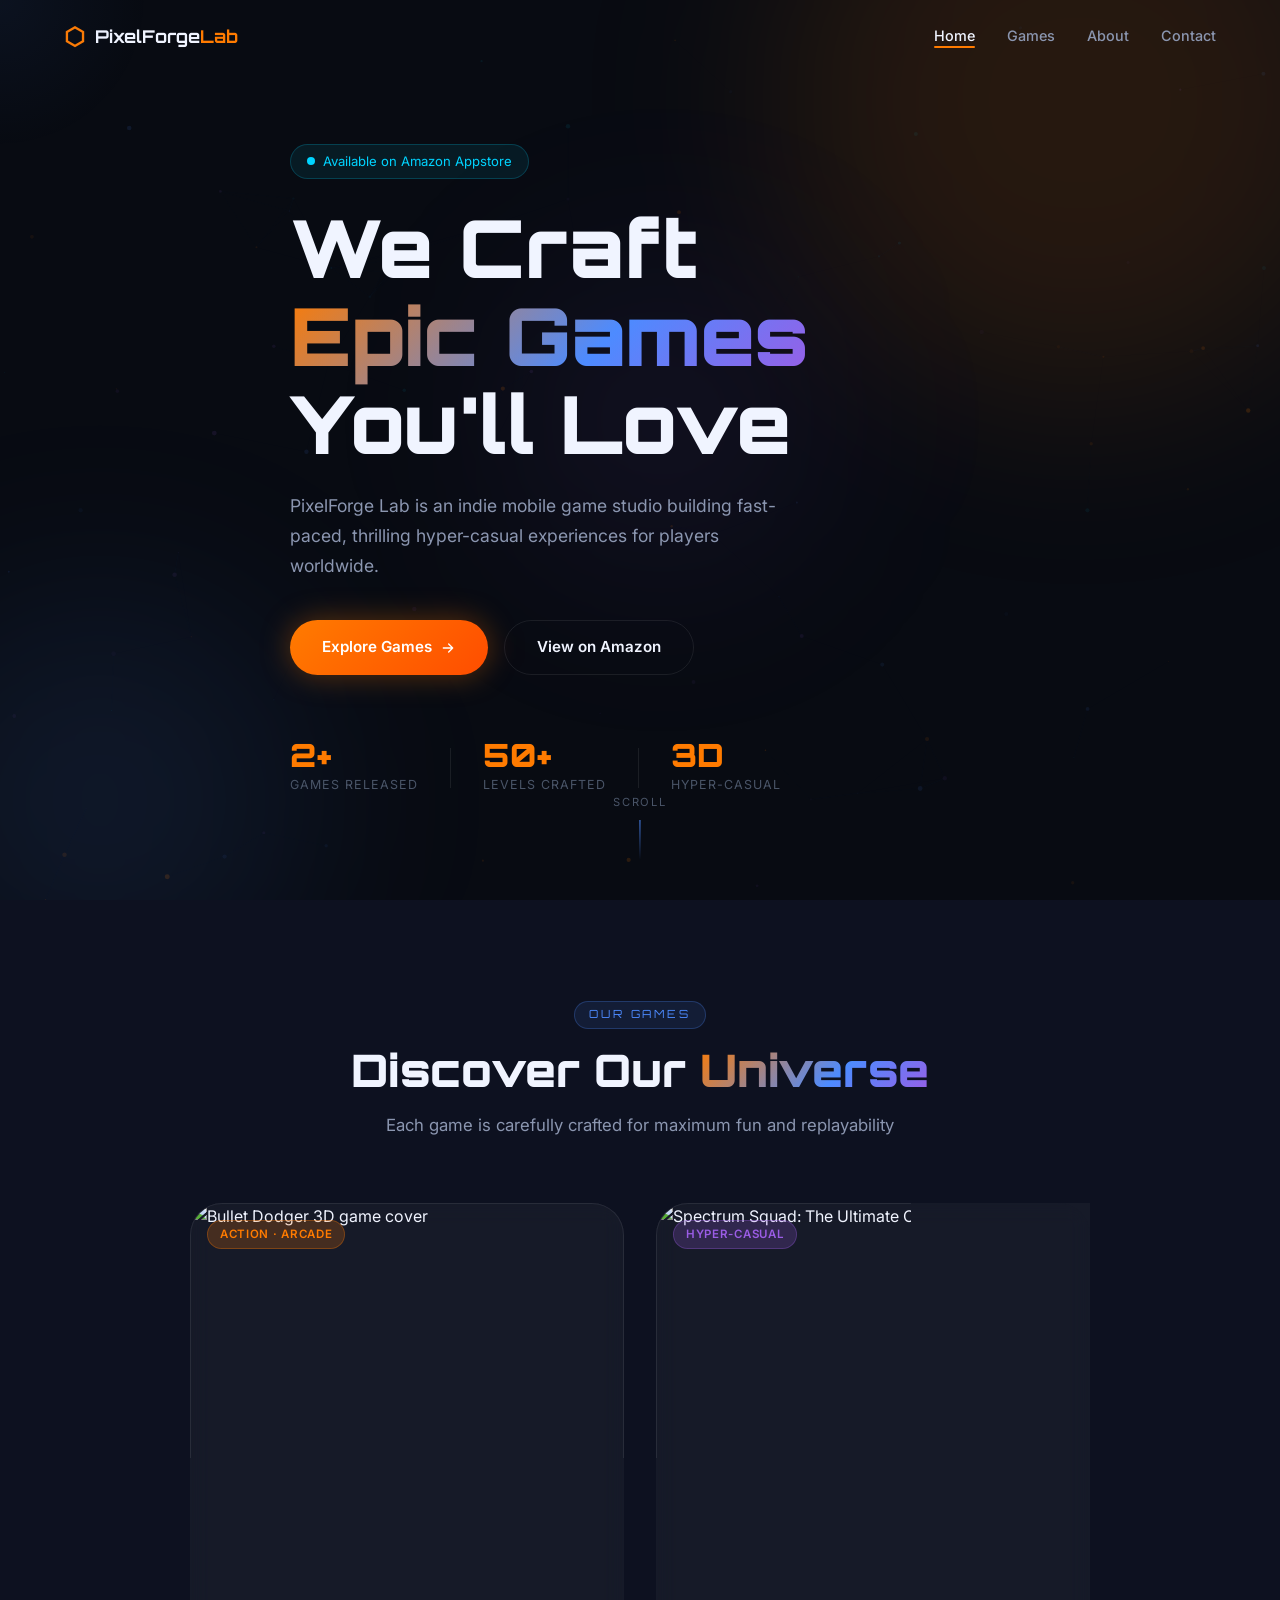
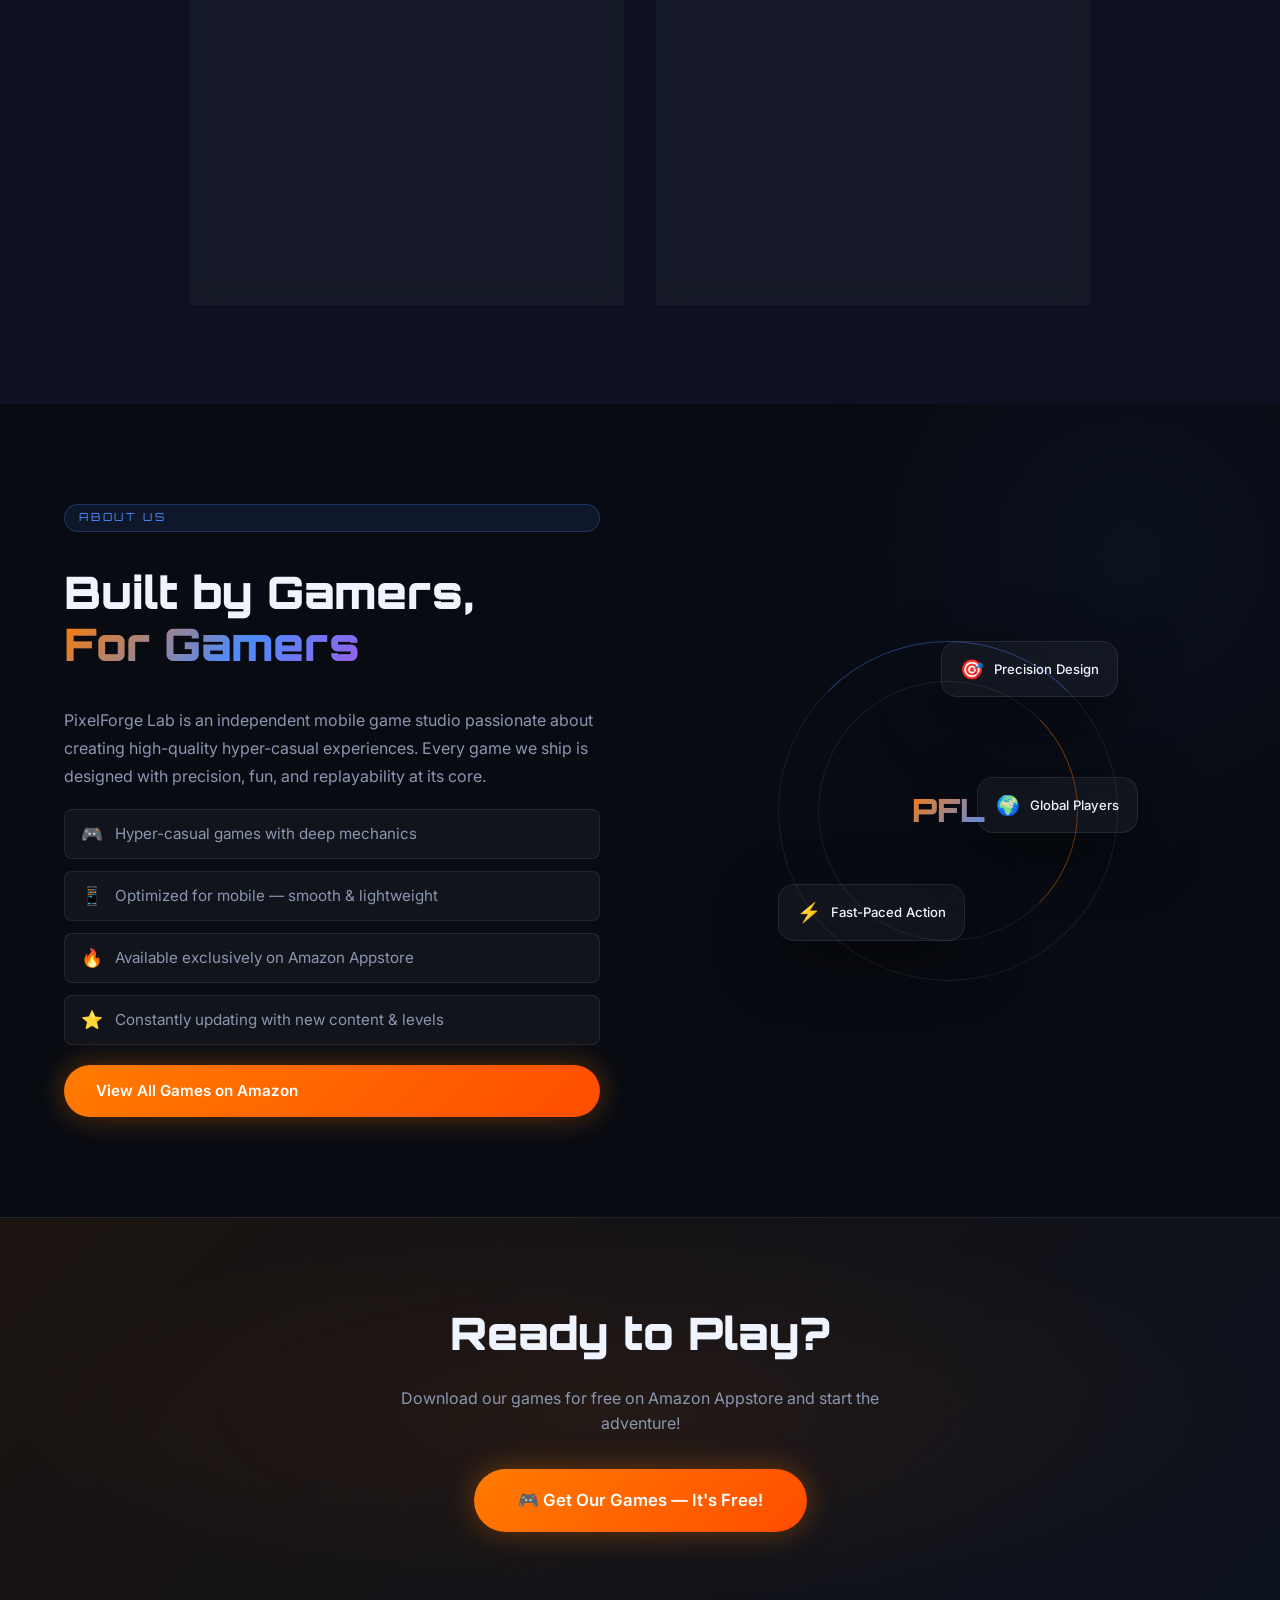
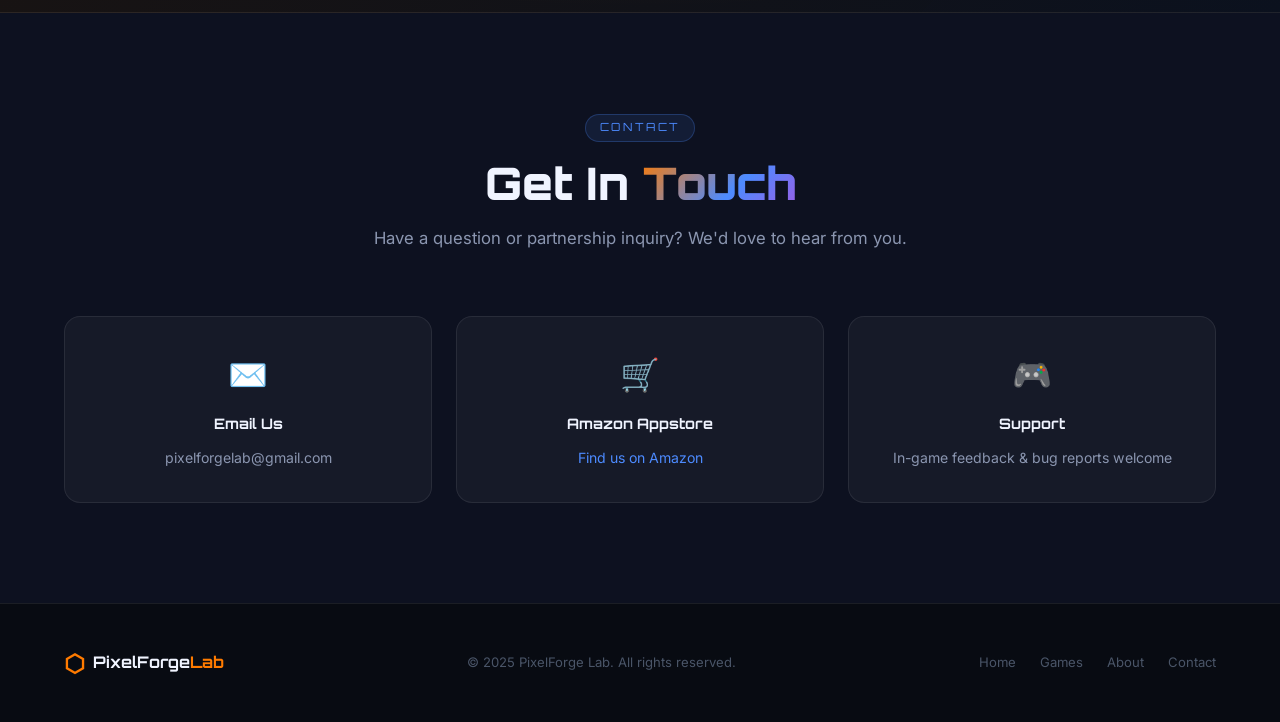
==== index.html @ aa669e76 "Add files via upload" ====
<!DOCTYPE html>
<html lang="en">
<head>
  <meta charset="UTF-8" />
  <meta name="viewport" content="width=device-width, initial-scale=1.0"/>
  <meta name="description" content="PixelForge Lab - Indie game studio crafting thrilling hyper-casual mobile experiences. Play our games on Amazon Appstore."/>
  <meta property="og:title" content="PixelForge Lab – Mobile Games Studio"/>
  <meta property="og:description" content="Discover hyper-casual action games by PixelForge Lab, available on Amazon Appstore."/>
  <title>PixelForge Lab – Mobile Game Studio</title>
  <link rel="preconnect" href="https://fonts.googleapis.com"/>
  <link rel="preconnect" href="https://fonts.gstatic.com" crossorigin/>
  <link href="https://fonts.googleapis.com/css2?family=Orbitron:wght@400;700;900&family=Inter:wght@300;400;500;600;700&display=swap" rel="stylesheet"/>
  <link rel="stylesheet" href="style.css"/>
</head>
<body>

  <!-- Particle canvas background -->
  <canvas id="particles-canvas"></canvas>

  <!-- ===================== HEADER / NAV ===================== -->
  <header id="main-header">
    <nav class="navbar container">
      <div class="logo">
        <span class="logo-icon">⬡</span>
        <span class="logo-text">PixelForge<span class="logo-accent">Lab</span></span>
      </div>
      <ul class="nav-links" id="nav-links">
        <li><a href="#home" class="nav-link active">Home</a></li>
        <li><a href="#games" class="nav-link">Games</a></li>
        <li><a href="#about" class="nav-link">About</a></li>
        <li><a href="#contact" class="nav-link">Contact</a></li>
      </ul>
      <button class="hamburger" id="hamburger" aria-label="Open menu">
        <span></span><span></span><span></span>
      </button>
    </nav>
  </header>

  <!-- ===================== HERO ===================== -->
  <section id="home" class="hero">
    <div class="hero-bg-glow glow-1"></div>
    <div class="hero-bg-glow glow-2"></div>
    <div class="hero-bg-glow glow-3"></div>

    <div class="container hero-content">
      <div class="hero-badge">
        <span class="badge-dot"></span>
        Available on Amazon Appstore
      </div>
      <h1 class="hero-title">
        We Craft<br/>
        <span class="gradient-text">Epic Games</span><br/>
        You'll Love
      </h1>
      <p class="hero-subtitle">
        PixelForge Lab is an indie mobile game studio building fast-paced, 
        thrilling hyper-casual experiences for players worldwide.
      </p>
      <div class="hero-cta">
        <a href="#games" class="btn btn-primary" id="hero-cta-games">
          <span>Explore Games</span>
          <svg width="16" height="16" fill="none" viewBox="0 0 24 24"><path d="M5 12h14M13 6l6 6-6 6" stroke="currentColor" stroke-width="2" stroke-linecap="round" stroke-linejoin="round"/></svg>
        </a>
        <a href="https://www.amazon.com/s?k=PixelForge+Lab&i=mobile-apps" target="_blank" rel="noopener" class="btn btn-ghost" id="hero-cta-amazon">
          View on Amazon
        </a>
      </div>

      <div class="hero-stats">
        <div class="stat-item">
          <span class="stat-number">2+</span>
          <span class="stat-label">Games Released</span>
        </div>
        <div class="stat-divider"></div>
        <div class="stat-item">
          <span class="stat-number">50+</span>
          <span class="stat-label">Levels Crafted</span>
        </div>
        <div class="stat-divider"></div>
        <div class="stat-item">
          <span class="stat-number">3D</span>
          <span class="stat-label">Hyper-Casual</span>
        </div>
      </div>
    </div>

    <div class="hero-scroll-indicator">
      <span>Scroll</span>
      <div class="scroll-line"></div>
    </div>
  </section>

  <!-- ===================== GAMES ===================== -->
  <section id="games" class="games-section">
    <div class="container">
      <div class="section-header">
        <span class="section-tag">Our Games</span>
        <h2 class="section-title">Discover Our <span class="gradient-text">Universe</span></h2>
        <p class="section-subtitle">Each game is carefully crafted for maximum fun and replayability</p>
      </div>

      <div class="games-grid">

        <!-- GAME 1 -->
        <article class="game-card" id="game-bullet-dodger" data-aos="fade-up">
          <div class="card-glow"></div>
          <div class="card-badge badge-action">Action · Arcade</div>
          <div class="card-image-wrap">
            <img
              src="https://m.media-amazon.com/images/I/81OVAAcMEqL.png"
              alt="Bullet Dodger 3D game cover"
              class="card-image"
              loading="lazy"
            />
            <div class="card-image-overlay">
              <div class="play-icon">▶</div>
            </div>
          </div>
          <div class="card-body">
            <h3 class="card-title">Bullet Dodger 3D</h3>
            <p class="card-desc">
              An action-packed hyper-casual game where your reflexes mean the difference between life and death. 
              Step into a vibrant 3D low-poly city — dodge missiles, outsmart enemies, and survive!
            </p>
            <div class="card-tags">
              <span class="tag">Hyper-Casual</span>
              <span class="tag">27.7 MB</span>
              <span class="tag">Free</span>
            </div>
            <div class="card-features">
              <div class="feature"><span class="feat-icon">⚡</span> Matrix-style dodging</div>
              <div class="feature"><span class="feat-icon">🕹️</span> Simple joystick controls</div>
              <div class="feature"><span class="feat-icon">🌆</span> Stunning 3D low-poly city</div>
            </div>
            <a
              href="https://www.amazon.com/dp/B0GX33R6YH"
              target="_blank"
              rel="noopener"
              class="btn-amazon"
              id="btn-game1-amazon"
            >
              <img src="https://images-na.ssl-images-amazon.com/images/G/01/mobile-apps/devportal2/res/images/amazon-underground-app-us-black.png" alt="Available at Amazon Appstore" class="amazon-badge-img" onerror="this.style.display='none'; this.nextElementSibling.style.display='flex'"/>
              <span class="amazon-badge-fallback">
                <svg width="20" height="20" viewBox="0 0 24 24" fill="#FF9900"><path d="M14.5 2.5c0 1.5-1.5 2.7-1.5 4.5H11c0-1.8-1.5-3-1.5-4.5a2.5 2.5 0 015 0z"/><path d="M4.1 13.8C2.8 12.3 2 10.2 2 8c0-5.5 4.5-8 10-8s10 2.5 10 8c0 2.2-.8 4.3-2.1 5.8L12 22 4.1 13.8z" fill="none" stroke="#FF9900" stroke-width="1.5"/></svg>
                <span>Get it on <strong>Amazon Appstore</strong></span>
              </span>
            </a>
          </div>
        </article>

        <!-- GAME 2 -->
        <article class="game-card" id="game-spectrum-squad" data-aos="fade-up" data-aos-delay="150">
          <div class="card-glow glow-purple"></div>
          <div class="card-badge badge-casual">Hyper-Casual</div>
          <div class="card-image-wrap">
            <img
              src="https://m.media-amazon.com/images/I/817QsqNx9ML.png"
              alt="Spectrum Squad: The Ultimate Color Run game cover"
              class="card-image"
              loading="lazy"
            />
            <div class="card-image-overlay">
              <div class="play-icon">▶</div>
            </div>
          </div>
          <div class="card-body">
            <h3 class="card-title">Spectrum Squad</h3>
            <p class="card-subtitle-game">The Ultimate Color Run</p>
            <p class="card-desc">
              Blast characters from a cannon, grow your squad, and overwhelm the enemy crowd! 
              50 handcrafted levels with increasing challenge and vibrant 3D crowd-vs-crowd action.
            </p>
            <div class="card-tags">
              <span class="tag">50 Levels</span>
              <span class="tag">48.2 MB</span>
              <span class="tag">Free</span>
            </div>
            <div class="card-features">
              <div class="feature"><span class="feat-icon">💥</span> Cannon blast mechanics</div>
              <div class="feature"><span class="feat-icon">🎨</span> Vibrant color battles</div>
              <div class="feature"><span class="feat-icon">👥</span> Crowd-vs-crowd action</div>
            </div>
            <a
              href="https://www.amazon.com/dp/B0GYKPQRPN"
              target="_blank"
              rel="noopener"
              class="btn-amazon"
              id="btn-game2-amazon"
            >
              <img src="https://images-na.ssl-images-amazon.com/images/G/01/mobile-apps/devportal2/res/images/amazon-underground-app-us-black.png" alt="Available at Amazon Appstore" class="amazon-badge-img" onerror="this.style.display='none'; this.nextElementSibling.style.display='flex'"/>
              <span class="amazon-badge-fallback">
                <svg width="20" height="20" viewBox="0 0 24 24" fill="#FF9900"><path d="M14.5 2.5c0 1.5-1.5 2.7-1.5 4.5H11c0-1.8-1.5-3-1.5-4.5a2.5 2.5 0 015 0z"/><path d="M4.1 13.8C2.8 12.3 2 10.2 2 8c0-5.5 4.5-8 10-8s10 2.5 10 8c0 2.2-.8 4.3-2.1 5.8L12 22 4.1 13.8z" fill="none" stroke="#FF9900" stroke-width="1.5"/></svg>
                <span>Get it on <strong>Amazon Appstore</strong></span>
              </span>
            </a>
          </div>
        </article>

      </div>
    </div>
  </section>

  <!-- ===================== ABOUT ===================== -->
  <section id="about" class="about-section">
    <div class="about-bg-shape"></div>
    <div class="container about-inner">
      <div class="about-text">
        <span class="section-tag">About Us</span>
        <h2 class="section-title">Built by Gamers,<br/><span class="gradient-text">For Gamers</span></h2>
        <p class="about-desc">
          PixelForge Lab is an independent mobile game studio passionate about creating 
          high-quality hyper-casual experiences. Every game we ship is designed with 
          precision, fun, and replayability at its core.
        </p>
        <ul class="about-list">
          <li>
            <span class="list-icon">🎮</span>
            <span>Hyper-casual games with deep mechanics</span>
          </li>
          <li>
            <span class="list-icon">📱</span>
            <span>Optimized for mobile — smooth & lightweight</span>
          </li>
          <li>
            <span class="list-icon">🔥</span>
            <span>Available exclusively on Amazon Appstore</span>
          </li>
          <li>
            <span class="list-icon">⭐</span>
            <span>Constantly updating with new content & levels</span>
          </li>
        </ul>
        <a href="https://www.amazon.com/s?k=PixelForge+Lab&i=mobile-apps" target="_blank" rel="noopener" class="btn btn-primary" id="about-cta">
          View All Games on Amazon
        </a>
      </div>
      <div class="about-visual">
        <div class="visual-card vc1">
          <span class="vc-icon">🎯</span>
          <span class="vc-label">Precision Design</span>
        </div>
        <div class="visual-card vc2">
          <span class="vc-icon">⚡</span>
          <span class="vc-label">Fast-Paced Action</span>
        </div>
        <div class="visual-card vc3">
          <span class="vc-icon">🌍</span>
          <span class="vc-label">Global Players</span>
        </div>
        <div class="visual-ring ring-outer"></div>
        <div class="visual-ring ring-inner"></div>
        <div class="visual-center">PFL</div>
      </div>
    </div>
  </section>

  <!-- ===================== CTA BANNER ===================== -->
  <section class="cta-banner">
    <div class="cta-glow"></div>
    <div class="container cta-content">
      <h2 class="cta-title">Ready to Play?</h2>
      <p class="cta-sub">Download our games for free on Amazon Appstore and start the adventure!</p>
      <a href="https://www.amazon.com/s?k=PixelForge+Lab&i=mobile-apps" target="_blank" rel="noopener" class="btn btn-primary btn-lg" id="cta-banner-btn">
        <span>🎮 Get Our Games — It's Free!</span>
      </a>
    </div>
  </section>

  <!-- ===================== CONTACT ===================== -->
  <section id="contact" class="contact-section">
    <div class="container">
      <div class="section-header">
        <span class="section-tag">Contact</span>
        <h2 class="section-title">Get In <span class="gradient-text">Touch</span></h2>
        <p class="section-subtitle">Have a question or partnership inquiry? We'd love to hear from you.</p>
      </div>
      <div class="contact-grid">
        <div class="contact-card" id="contact-email">
          <span class="contact-icon">✉️</span>
          <h3>Email Us</h3>
          <p>pixelforgelab@gmail.com</p>
        </div>
        <div class="contact-card" id="contact-amazon">
          <span class="contact-icon">🛒</span>
          <h3>Amazon Appstore</h3>
          <a href="https://www.amazon.com/s?k=PixelForge+Lab&i=mobile-apps" target="_blank" rel="noopener">Find us on Amazon</a>
        </div>
        <div class="contact-card" id="contact-games">
          <span class="contact-icon">🎮</span>
          <h3>Support</h3>
          <p>In-game feedback & bug reports welcome</p>
        </div>
      </div>
    </div>
  </section>

  <!-- ===================== FOOTER ===================== -->
  <footer class="footer">
    <div class="container footer-inner">
      <div class="footer-logo">
        <span class="logo-icon">⬡</span>
        <span class="logo-text">PixelForge<span class="logo-accent">Lab</span></span>
      </div>
      <p class="footer-copy">© 2025 PixelForge Lab. All rights reserved.</p>
      <div class="footer-links">
        <a href="#home">Home</a>
        <a href="#games">Games</a>
        <a href="#about">About</a>
        <a href="#contact">Contact</a>
      </div>
    </div>
  </footer>

  <script src="script.js"></script>
</body>
</html>
---- style.css ----
/* ============================================================
   PixelForge Lab — style.css
   Dark gaming theme with glassmorphism & neon accents
   ============================================================ */

/* ── Reset & Base ── */
*, *::before, *::after { box-sizing: border-box; margin: 0; padding: 0; }

:root {
  --bg-primary:    #080b12;
  --bg-secondary:  #0d1120;
  --bg-card:       rgba(255,255,255,0.04);
  --bg-card-hover: rgba(255,255,255,0.07);

  --accent-orange: #ff7b00;
  --accent-blue:   #4d8bff;
  --accent-purple: #9b5de5;
  --accent-cyan:   #00d4ff;
  --accent-green:  #00f5a0;

  --text-primary:   #f0f4ff;
  --text-secondary: #8b96b0;
  --text-muted:     #4a5568;

  --border:        rgba(255,255,255,0.08);
  --border-glow:   rgba(77,139,255,0.3);

  --font-display: 'Orbitron', monospace;
  --font-body:    'Inter', sans-serif;

  --radius-sm: 8px;
  --radius-md: 16px;
  --radius-lg: 24px;
  --radius-xl: 32px;

  --shadow-card: 0 20px 60px rgba(0,0,0,0.5);
  --shadow-glow: 0 0 40px rgba(77,139,255,0.2);
  --transition:  0.3s cubic-bezier(0.4, 0, 0.2, 1);
}

html { scroll-behavior: smooth; }

body {
  font-family: var(--font-body);
  background: var(--bg-primary);
  color: var(--text-primary);
  line-height: 1.6;
  overflow-x: hidden;
}

/* Particle canvas */
#particles-canvas {
  position: fixed;
  inset: 0;
  z-index: 0;
  pointer-events: none;
}

.container {
  width: min(1200px, 90vw);
  margin-inline: auto;
  position: relative;
  z-index: 1;
}

/* ── Typography ── */
.section-tag {
  display: inline-block;
  font-family: var(--font-display);
  font-size: 0.7rem;
  letter-spacing: 0.25em;
  text-transform: uppercase;
  color: var(--accent-blue);
  background: rgba(77,139,255,0.1);
  border: 1px solid rgba(77,139,255,0.25);
  padding: 4px 14px;
  border-radius: 50px;
  margin-bottom: 1rem;
}

.section-title {
  font-family: var(--font-display);
  font-size: clamp(1.8rem, 4vw, 2.8rem);
  font-weight: 900;
  line-height: 1.15;
  margin-bottom: 1rem;
}

.section-subtitle {
  color: var(--text-secondary);
  font-size: 1.05rem;
  max-width: 550px;
}

.gradient-text {
  background: linear-gradient(135deg, var(--accent-orange) 0%, var(--accent-blue) 60%, var(--accent-purple) 100%);
  -webkit-background-clip: text;
  -webkit-text-fill-color: transparent;
  background-clip: text;
}

/* ── Buttons ── */
.btn {
  display: inline-flex;
  align-items: center;
  gap: 8px;
  padding: 14px 32px;
  border-radius: 50px;
  font-family: var(--font-body);
  font-weight: 600;
  font-size: 0.95rem;
  text-decoration: none;
  cursor: pointer;
  border: none;
  transition: var(--transition);
  white-space: nowrap;
}

.btn-primary {
  background: linear-gradient(135deg, var(--accent-orange), #ff4d00);
  color: #fff;
  box-shadow: 0 0 30px rgba(255,123,0,0.35);
}
.btn-primary:hover {
  transform: translateY(-3px);
  box-shadow: 0 0 50px rgba(255,123,0,0.55);
}

.btn-ghost {
  background: transparent;
  color: var(--text-primary);
  border: 1.5px solid var(--border);
  backdrop-filter: blur(10px);
}
.btn-ghost:hover {
  border-color: var(--accent-blue);
  color: var(--accent-blue);
  transform: translateY(-3px);
}

.btn-lg { padding: 18px 44px; font-size: 1.05rem; }

/* ── HEADER ── */
#main-header {
  position: fixed;
  top: 0; left: 0; right: 0;
  z-index: 1000;
  padding: 0;
  transition: all 0.4s ease;
}

#main-header.scrolled {
  background: rgba(8,11,18,0.85);
  backdrop-filter: blur(20px);
  border-bottom: 1px solid var(--border);
  box-shadow: 0 4px 30px rgba(0,0,0,0.4);
}

.navbar {
  display: flex;
  align-items: center;
  justify-content: space-between;
  height: 72px;
}

.logo {
  display: flex;
  align-items: center;
  gap: 10px;
  text-decoration: none;
  font-family: var(--font-display);
  font-weight: 700;
  font-size: 1.1rem;
  color: var(--text-primary);
}

.logo-icon {
  font-size: 1.5rem;
  color: var(--accent-orange);
  animation: spinHex 8s linear infinite;
}
@keyframes spinHex {
  from { transform: rotate(0deg); }
  to   { transform: rotate(360deg); }
}

.logo-accent { color: var(--accent-orange); }

.nav-links {
  display: flex;
  gap: 2rem;
  list-style: none;
}

.nav-link {
  text-decoration: none;
  color: var(--text-secondary);
  font-size: 0.9rem;
  font-weight: 500;
  transition: var(--transition);
  position: relative;
}
.nav-link::after {
  content: '';
  position: absolute;
  bottom: -4px; left: 0;
  width: 0; height: 2px;
  background: var(--accent-orange);
  border-radius: 2px;
  transition: width 0.3s ease;
}
.nav-link:hover, .nav-link.active { color: var(--text-primary); }
.nav-link:hover::after, .nav-link.active::after { width: 100%; }

.hamburger {
  display: none;
  flex-direction: column;
  gap: 5px;
  background: none;
  border: none;
  cursor: pointer;
  padding: 4px;
}
.hamburger span {
  width: 24px; height: 2px;
  background: var(--text-primary);
  border-radius: 2px;
  transition: var(--transition);
}

/* ── HERO ── */
.hero {
  min-height: 100vh;
  display: flex;
  align-items: center;
  position: relative;
  overflow: hidden;
  padding: 120px 0 80px;
}

.hero-bg-glow {
  position: absolute;
  border-radius: 50%;
  filter: blur(100px);
  pointer-events: none;
}
.glow-1 {
  width: 600px; height: 600px;
  background: rgba(255,123,0,0.12);
  top: -200px; right: -100px;
  animation: floatGlow 8s ease-in-out infinite;
}
.glow-2 {
  width: 400px; height: 400px;
  background: rgba(77,139,255,0.1);
  bottom: -100px; left: -100px;
  animation: floatGlow 10s ease-in-out infinite reverse;
}
.glow-3 {
  width: 300px; height: 300px;
  background: rgba(155,93,229,0.08);
  top: 30%; left: 40%;
  animation: floatGlow 12s ease-in-out infinite;
}
@keyframes floatGlow {
  0%, 100% { transform: translate(0,0) scale(1); }
  50%       { transform: translate(30px, -30px) scale(1.1); }
}

.hero-content { max-width: 700px; }

.hero-badge {
  display: inline-flex;
  align-items: center;
  gap: 8px;
  font-size: 0.82rem;
  color: var(--accent-cyan);
  background: rgba(0,212,255,0.08);
  border: 1px solid rgba(0,212,255,0.2);
  padding: 6px 16px;
  border-radius: 50px;
  margin-bottom: 1.5rem;
  animation: fadeInDown 0.8s ease forwards;
}
.badge-dot {
  width: 8px; height: 8px;
  background: var(--accent-cyan);
  border-radius: 50%;
  animation: pulse 2s infinite;
}
@keyframes pulse {
  0%, 100% { opacity: 1; transform: scale(1); }
  50%       { opacity: 0.6; transform: scale(0.8); }
}

.hero-title {
  font-family: var(--font-display);
  font-size: clamp(2.5rem, 7vw, 5rem);
  font-weight: 900;
  line-height: 1.1;
  margin-bottom: 1.5rem;
  animation: fadeInUp 0.9s 0.1s ease both;
}

.hero-subtitle {
  font-size: 1.1rem;
  color: var(--text-secondary);
  max-width: 520px;
  margin-bottom: 2.5rem;
  line-height: 1.7;
  animation: fadeInUp 0.9s 0.2s ease both;
}

.hero-cta {
  display: flex;
  gap: 1rem;
  flex-wrap: wrap;
  margin-bottom: 4rem;
  animation: fadeInUp 0.9s 0.3s ease both;
}

.hero-stats {
  display: flex;
  align-items: center;
  gap: 2rem;
  animation: fadeInUp 0.9s 0.4s ease both;
}
.stat-item { text-align: left; }
.stat-number {
  display: block;
  font-family: var(--font-display);
  font-size: 2rem;
  font-weight: 900;
  color: var(--accent-orange);
  line-height: 1;
}
.stat-label {
  font-size: 0.78rem;
  color: var(--text-muted);
  text-transform: uppercase;
  letter-spacing: 0.08em;
}
.stat-divider {
  width: 1px;
  height: 40px;
  background: var(--border);
}

.hero-scroll-indicator {
  position: absolute;
  bottom: 40px;
  left: 50%;
  transform: translateX(-50%);
  display: flex;
  flex-direction: column;
  align-items: center;
  gap: 8px;
  color: var(--text-muted);
  font-size: 0.7rem;
  letter-spacing: 0.15em;
  text-transform: uppercase;
  animation: fadeIn 2s 1s ease both;
}
.scroll-line {
  width: 1px;
  height: 40px;
  background: linear-gradient(to bottom, var(--accent-blue), transparent);
  animation: scrollPulse 2s ease-in-out infinite;
}
@keyframes scrollPulse {
  0%, 100% { transform: scaleY(1); opacity: 1; }
  50%       { transform: scaleY(0.5); opacity: 0.4; }
}

/* ── GAMES SECTION ── */
.games-section {
  padding: 100px 0;
  background: var(--bg-secondary);
  position: relative;
}

.section-header {
  text-align: center;
  margin-bottom: 4rem;
}
.section-header .section-subtitle { margin-inline: auto; }

.games-grid {
  display: grid;
  grid-template-columns: repeat(auto-fit, minmax(320px, 1fr));
  gap: 2rem;
  justify-content: center;
  max-width: 900px;
  margin-inline: auto;
}

/* ── GAME CARD ── */
.game-card {
  position: relative;
  background: var(--bg-card);
  border: 1px solid var(--border);
  border-radius: var(--radius-xl);
  overflow: hidden;
  transition: var(--transition);
  backdrop-filter: blur(10px);
  opacity: 0;
  transform: translateY(30px);
}
.game-card.visible {
  opacity: 1;
  transform: translateY(0);
  transition: opacity 0.7s ease, transform 0.7s ease, box-shadow 0.3s ease, border-color 0.3s ease;
}
.game-card:hover {
  border-color: var(--border-glow);
  box-shadow: var(--shadow-card), var(--shadow-glow);
  transform: translateY(-8px);
}
.game-card:hover .card-glow { opacity: 1; }

.card-glow {
  position: absolute;
  inset: 0;
  background: radial-gradient(circle at 50% 0%, rgba(77,139,255,0.08), transparent 70%);
  opacity: 0;
  transition: var(--transition);
  pointer-events: none;
}
.card-glow.glow-purple {
  background: radial-gradient(circle at 50% 0%, rgba(155,93,229,0.1), transparent 70%);
}

.card-badge {
  position: absolute;
  top: 16px; left: 16px;
  z-index: 2;
  padding: 4px 12px;
  border-radius: 50px;
  font-size: 0.72rem;
  font-weight: 600;
  text-transform: uppercase;
  letter-spacing: 0.06em;
}
.badge-action  { background: rgba(255,123,0,0.2); color: var(--accent-orange); border: 1px solid rgba(255,123,0,0.3); }
.badge-casual  { background: rgba(155,93,229,0.2); color: var(--accent-purple); border: 1px solid rgba(155,93,229,0.3); }

.card-image-wrap {
  position: relative;
  overflow: hidden;
  height: 260px;
}
.card-image {
  width: 100%;
  height: 100%;
  object-fit: cover;
  transition: transform 0.5s ease;
}
.game-card:hover .card-image { transform: scale(1.05); }

.card-image-overlay {
  position: absolute;
  inset: 0;
  background: rgba(8,11,18,0.5);
  display: flex;
  align-items: center;
  justify-content: center;
  opacity: 0;
  transition: var(--transition);
}
.game-card:hover .card-image-overlay { opacity: 1; }

.play-icon {
  width: 64px; height: 64px;
  background: rgba(255,255,255,0.15);
  backdrop-filter: blur(10px);
  border: 2px solid rgba(255,255,255,0.3);
  border-radius: 50%;
  display: flex;
  align-items: center;
  justify-content: center;
  font-size: 1.3rem;
  color: #fff;
  transform: scale(0.8);
  transition: transform 0.3s ease;
}
.game-card:hover .play-icon { transform: scale(1); }

.card-body {
  padding: 1.75rem;
  display: flex;
  flex-direction: column;
  gap: 0.8rem;
}

.card-title {
  font-family: var(--font-display);
  font-size: 1.35rem;
  font-weight: 700;
  color: var(--text-primary);
}

.card-subtitle-game {
  font-size: 0.85rem;
  color: var(--accent-purple);
  font-weight: 500;
  margin-top: -0.5rem;
}

.card-desc {
  color: var(--text-secondary);
  font-size: 0.9rem;
  line-height: 1.65;
}

.card-tags {
  display: flex;
  gap: 0.5rem;
  flex-wrap: wrap;
}
.tag {
  padding: 3px 10px;
  border-radius: 50px;
  font-size: 0.72rem;
  font-weight: 500;
  background: rgba(255,255,255,0.06);
  border: 1px solid var(--border);
  color: var(--text-secondary);
}

.card-features {
  display: flex;
  flex-direction: column;
  gap: 6px;
}
.feature {
  display: flex;
  align-items: center;
  gap: 8px;
  font-size: 0.85rem;
  color: var(--text-secondary);
}
.feat-icon { font-size: 1rem; }

/* Amazon Button */
.btn-amazon {
  display: flex;
  align-items: center;
  justify-content: center;
  text-decoration: none;
  margin-top: 0.5rem;
  border-radius: var(--radius-sm);
  overflow: hidden;
  transition: var(--transition);
  border: 1px solid rgba(255,153,0,0.3);
  background: linear-gradient(135deg, #1a1200, #2a1d00);
}
.btn-amazon:hover {
  transform: translateY(-2px);
  box-shadow: 0 8px 30px rgba(255,153,0,0.25);
  border-color: rgba(255,153,0,0.6);
}

.amazon-badge-img {
  height: 54px;
  width: auto;
  display: block;
}

.amazon-badge-fallback {
  display: none;
  align-items: center;
  gap: 10px;
  padding: 14px 20px;
  color: #fff;
  font-size: 0.88rem;
}
.amazon-badge-fallback strong { color: #FF9900; }

/* ── ABOUT ── */
.about-section {
  padding: 100px 0;
  position: relative;
  overflow: hidden;
}
.about-bg-shape {
  position: absolute;
  width: 700px; height: 700px;
  background: radial-gradient(circle, rgba(77,139,255,0.05) 0%, transparent 70%);
  top: -200px; right: -200px;
  border-radius: 50%;
}

.about-inner {
  display: grid;
  grid-template-columns: 1fr 1fr;
  gap: 5rem;
  align-items: center;
}

.about-text { display: flex; flex-direction: column; gap: 1.2rem; }

.about-desc {
  color: var(--text-secondary);
  font-size: 1rem;
  line-height: 1.75;
}

.about-list {
  list-style: none;
  display: flex;
  flex-direction: column;
  gap: 0.75rem;
}
.about-list li {
  display: flex;
  align-items: center;
  gap: 12px;
  font-size: 0.95rem;
  color: var(--text-secondary);
  padding: 10px 16px;
  background: var(--bg-card);
  border: 1px solid var(--border);
  border-radius: var(--radius-sm);
  transition: var(--transition);
}
.about-list li:hover {
  border-color: rgba(77,139,255,0.3);
  background: var(--bg-card-hover);
  color: var(--text-primary);
}
.list-icon { font-size: 1.1rem; }

/* About visual */
.about-visual {
  position: relative;
  width: 340px;
  height: 340px;
  margin: 0 auto;
}

.visual-ring {
  position: absolute;
  border-radius: 50%;
  border: 1px solid var(--border);
}
.ring-outer {
  inset: 0;
  animation: rotateRing 20s linear infinite;
  border-top-color: rgba(77,139,255,0.4);
}
.ring-inner {
  inset: 40px;
  animation: rotateRing 12s linear infinite reverse;
  border-right-color: rgba(255,123,0,0.4);
}
@keyframes rotateRing {
  from { transform: rotate(0deg); }
  to   { transform: rotate(360deg); }
}

.visual-center {
  position: absolute;
  top: 50%; left: 50%;
  transform: translate(-50%, -50%);
  font-family: var(--font-display);
  font-size: 2rem;
  font-weight: 900;
  background: linear-gradient(135deg, var(--accent-orange), var(--accent-blue));
  -webkit-background-clip: text;
  -webkit-text-fill-color: transparent;
  background-clip: text;
}

.visual-card {
  position: absolute;
  background: var(--bg-card);
  border: 1px solid var(--border);
  border-radius: var(--radius-md);
  padding: 12px 18px;
  display: flex;
  align-items: center;
  gap: 10px;
  font-size: 0.82rem;
  font-weight: 500;
  backdrop-filter: blur(10px);
  white-space: nowrap;
  box-shadow: var(--shadow-card);
}
.vc-icon { font-size: 1.2rem; }
.vc1 { top: 0; right: 0; animation: floatCard 4s ease-in-out infinite; }
.vc2 { bottom: 40px; left: 0; animation: floatCard 5s ease-in-out infinite 1s; }
.vc3 { top: 40%; right: -20px; animation: floatCard 6s ease-in-out infinite 0.5s; }
@keyframes floatCard {
  0%, 100% { transform: translateY(0); }
  50%       { transform: translateY(-10px); }
}

/* ── CTA BANNER ── */
.cta-banner {
  position: relative;
  padding: 80px 0;
  background: linear-gradient(135deg, rgba(255,123,0,0.08) 0%, rgba(77,139,255,0.05) 100%);
  border-top: 1px solid var(--border);
  border-bottom: 1px solid var(--border);
  overflow: hidden;
  text-align: center;
}
.cta-glow {
  position: absolute;
  inset: 0;
  background: radial-gradient(ellipse at center, rgba(255,123,0,0.07) 0%, transparent 70%);
}
.cta-content { position: relative; }
.cta-title {
  font-family: var(--font-display);
  font-size: clamp(1.8rem, 4vw, 2.8rem);
  font-weight: 900;
  margin-bottom: 1rem;
}
.cta-sub {
  color: var(--text-secondary);
  font-size: 1rem;
  margin-bottom: 2rem;
  max-width: 500px;
  margin-inline: auto;
}

/* ── CONTACT ── */
.contact-section {
  padding: 100px 0;
  background: var(--bg-secondary);
}
.contact-grid {
  display: grid;
  grid-template-columns: repeat(auto-fit, minmax(200px, 1fr));
  gap: 1.5rem;
  margin-top: 3rem;
}
.contact-card {
  background: var(--bg-card);
  border: 1px solid var(--border);
  border-radius: var(--radius-md);
  padding: 2rem;
  text-align: center;
  transition: var(--transition);
  display: flex;
  flex-direction: column;
  align-items: center;
  gap: 0.75rem;
}
.contact-card:hover {
  border-color: rgba(77,139,255,0.35);
  transform: translateY(-4px);
  box-shadow: 0 16px 40px rgba(0,0,0,0.3);
}
.contact-icon { font-size: 2rem; }
.contact-card h3 {
  font-family: var(--font-display);
  font-size: 0.9rem;
  font-weight: 700;
}
.contact-card p { color: var(--text-secondary); font-size: 0.88rem; }
.contact-card a {
  color: var(--accent-blue);
  text-decoration: none;
  font-size: 0.88rem;
  transition: var(--transition);
}
.contact-card a:hover { color: var(--accent-orange); }

/* ── FOOTER ── */
.footer {
  padding: 40px 0;
  border-top: 1px solid var(--border);
  background: var(--bg-primary);
}
.footer-inner {
  display: flex;
  align-items: center;
  justify-content: space-between;
  flex-wrap: wrap;
  gap: 1rem;
}
.footer-logo {
  display: flex;
  align-items: center;
  gap: 8px;
  font-family: var(--font-display);
  font-weight: 700;
  font-size: 1rem;
}
.footer-copy { color: var(--text-muted); font-size: 0.82rem; }
.footer-links {
  display: flex;
  gap: 1.5rem;
}
.footer-links a {
  color: var(--text-muted);
  text-decoration: none;
  font-size: 0.82rem;
  transition: var(--transition);
}
.footer-links a:hover { color: var(--accent-orange); }

/* ── Hamburger mobile menu ── */
@media (max-width: 768px) {
  .hamburger { display: flex; }
  .nav-links {
    position: fixed;
    inset: 0;
    background: rgba(8,11,18,0.97);
    backdrop-filter: blur(20px);
    flex-direction: column;
    align-items: center;
    justify-content: center;
    gap: 2rem;
    font-size: 1.2rem;
    transform: translateX(100%);
    transition: transform 0.4s ease;
    z-index: 999;
  }
  .nav-links.open { transform: translateX(0); }

  .hero-title { font-size: 2.5rem; }
  .about-inner { grid-template-columns: 1fr; }
  .about-visual { display: none; }
  .footer-inner { flex-direction: column; text-align: center; }
  .games-grid { grid-template-columns: 1fr; }
}

/* ── Animations ── */
@keyframes fadeInUp {
  from { opacity: 0; transform: translateY(20px); }
  to   { opacity: 1; transform: translateY(0); }
}
@keyframes fadeInDown {
  from { opacity: 0; transform: translateY(-20px); }
  to   { opacity: 1; transform: translateY(0); }
}
@keyframes fadeIn {
  from { opacity: 0; }
  to   { opacity: 1; }
}

/* Scrollbar */
::-webkit-scrollbar { width: 6px; }
::-webkit-scrollbar-track { background: var(--bg-primary); }
::-webkit-scrollbar-thumb { background: var(--border); border-radius: 3px; }
::-webkit-scrollbar-thumb:hover { background: var(--accent-blue); }
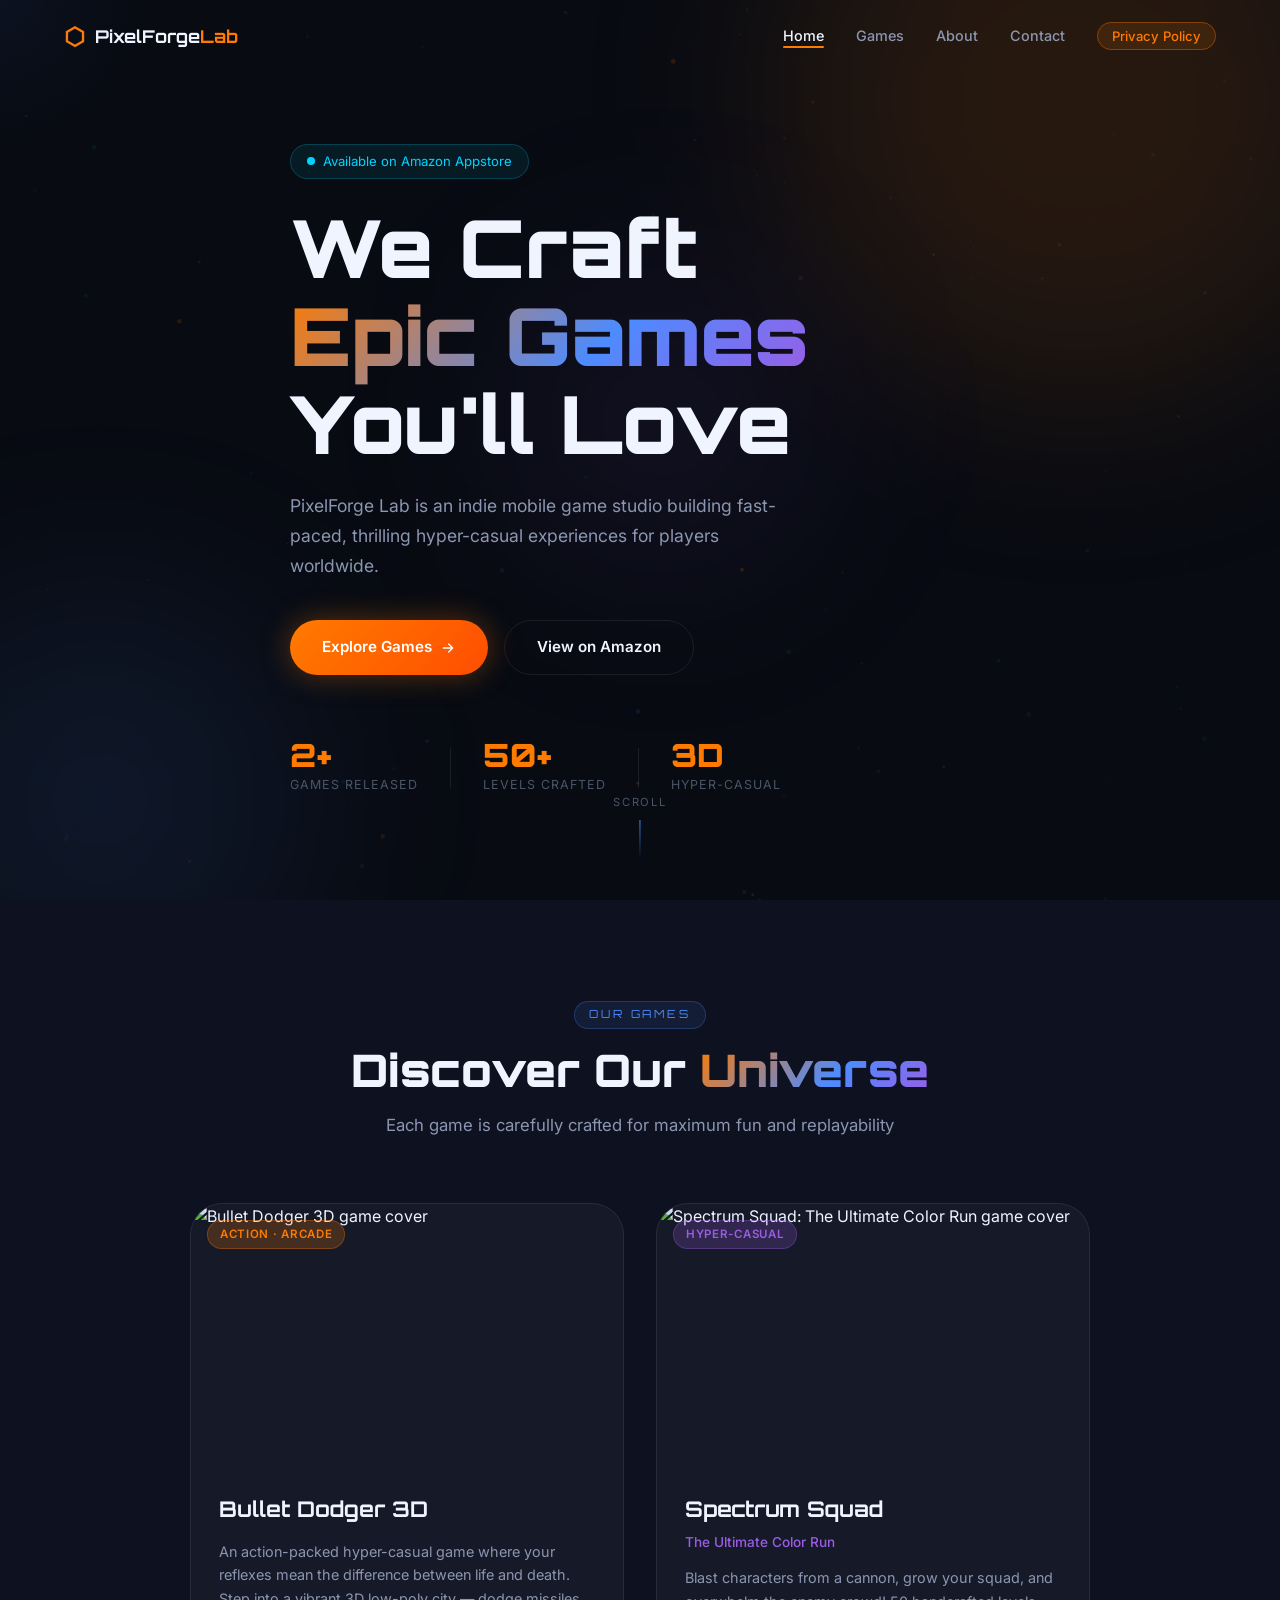
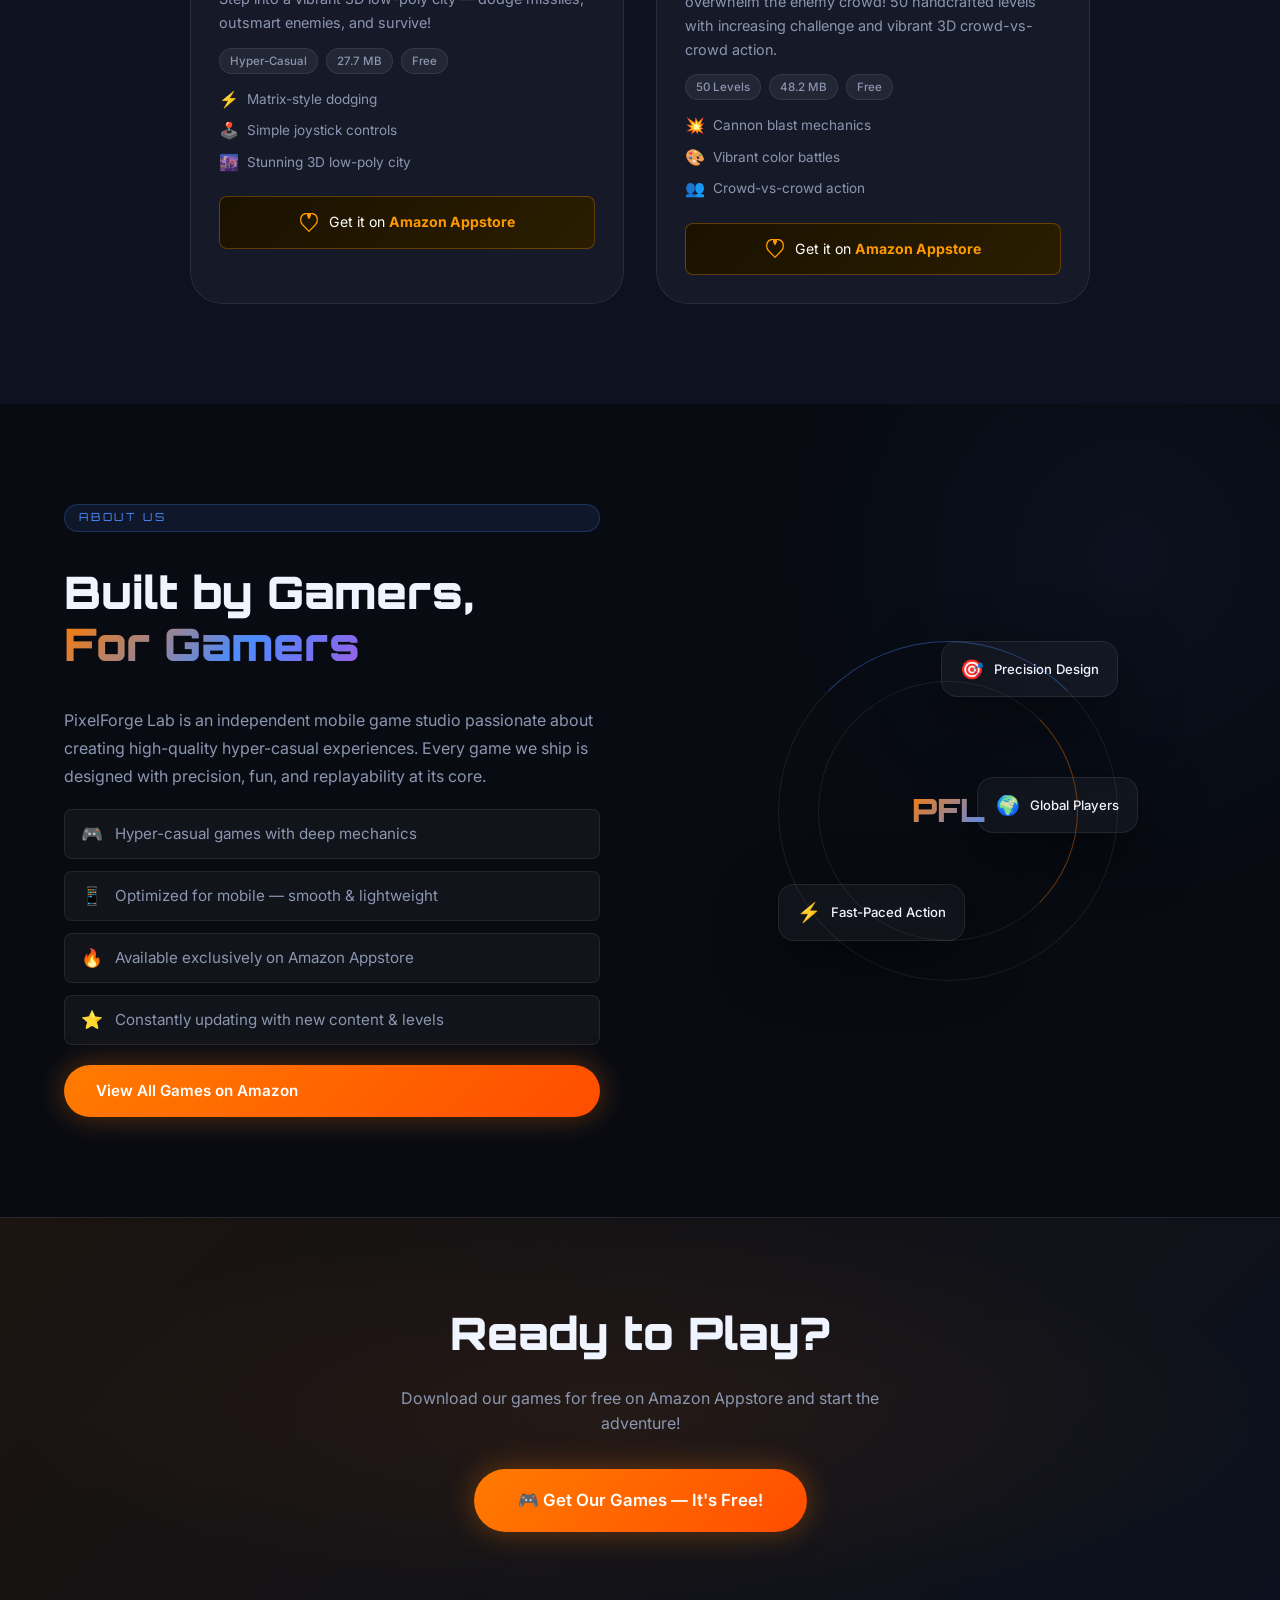
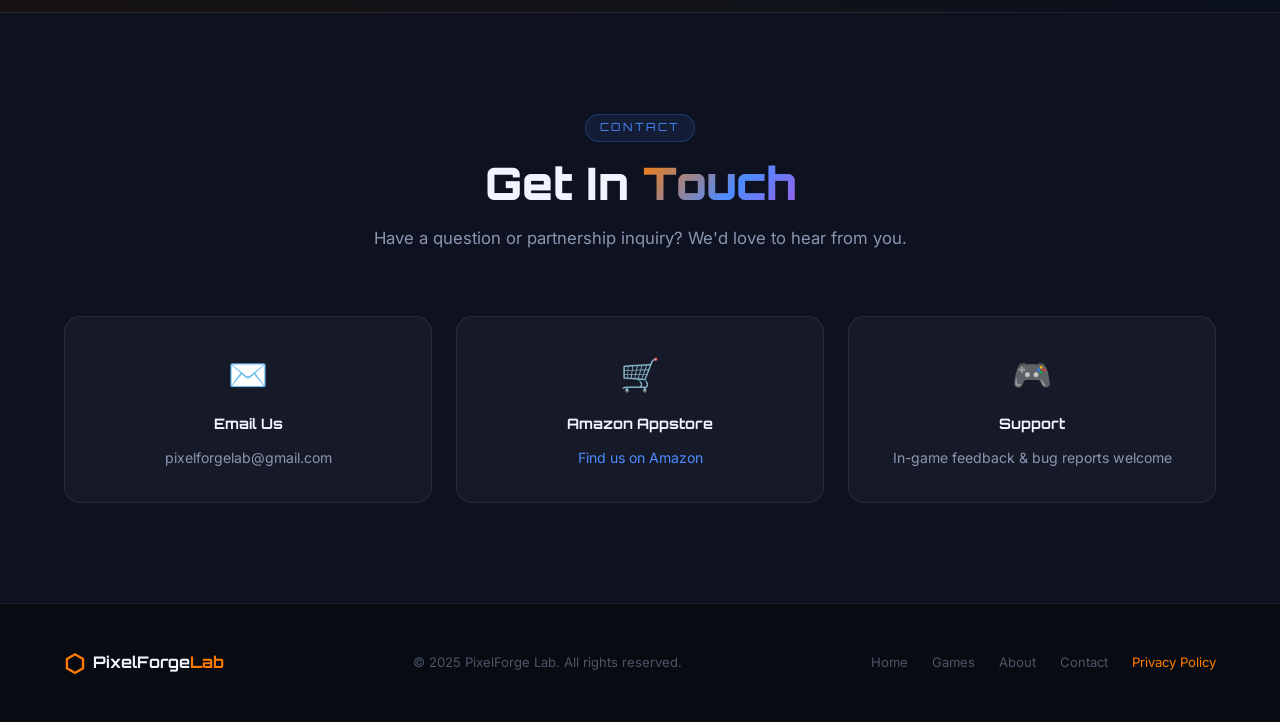
==== commit 5f2af872: "Add files via upload" ====
--- a/index.html
+++ b/index.html
@@ -29,6 +29,7 @@
         <li><a href="#games" class="nav-link">Games</a></li>
         <li><a href="#about" class="nav-link">About</a></li>
         <li><a href="#contact" class="nav-link">Contact</a></li>
+        <li><a href="privacy-policy.html" class="nav-link nav-link-pp">Privacy Policy</a></li>
       </ul>
       <button class="hamburger" id="hamburger" aria-label="Open menu">
         <span></span><span></span><span></span>
@@ -307,6 +308,7 @@
         <a href="#games">Games</a>
         <a href="#about">About</a>
         <a href="#contact">Contact</a>
+        <a href="privacy-policy.html" style="color:var(--accent-orange);">Privacy Policy</a>
       </div>
     </div>
   </footer>
--- a/style.css
+++ b/style.css
@@ -211,6 +211,22 @@
 }
 .nav-link:hover, .nav-link.active { color: var(--text-primary); }
 .nav-link:hover::after, .nav-link.active::after { width: 100%; }
+
+/* Privacy Policy special pill style */
+.nav-link-pp {
+  background: rgba(255,123,0,0.12) !important;
+  border: 1px solid rgba(255,123,0,0.35) !important;
+  padding: 5px 14px !important;
+  border-radius: 50px !important;
+  color: var(--accent-orange) !important;
+  font-size: 0.82rem !important;
+}
+.nav-link-pp::after { display: none !important; }
+.nav-link-pp:hover, .nav-link-pp.active {
+  background: rgba(255,123,0,0.22) !important;
+  color: var(--accent-orange) !important;
+  border-color: var(--accent-orange) !important;
+}
 
 .hamburger {
   display: none;
